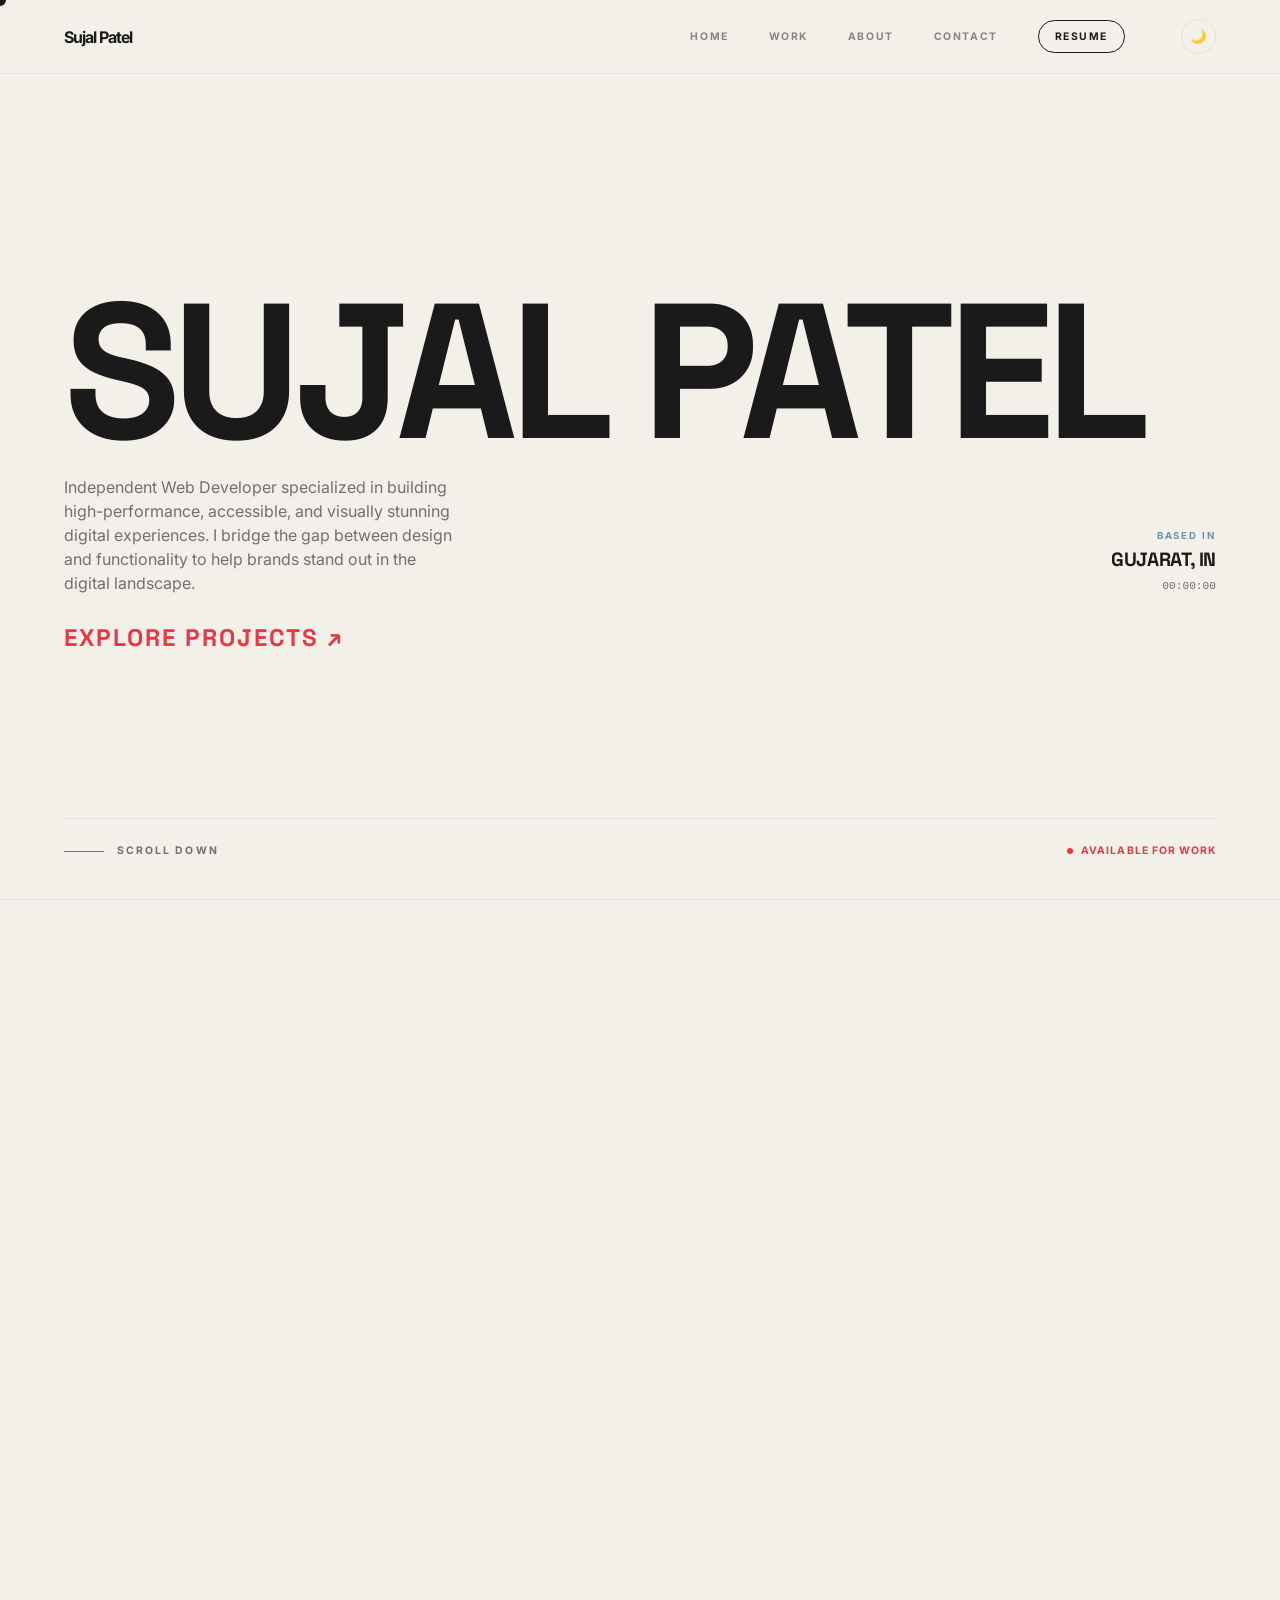
==== index.html @ 1f79d496 "Modified CSS for Home page Home Page CSS modified to look good" ====
<!DOCTYPE html>
<html lang="en">

<head>
    <meta charset="UTF-8">
    <meta name="viewport" content="width=device-width, initial-scale=1.0">
    <meta name="description" content="Sujal Patel - Web Developer. Home Page.">
    <title>SUJAL PATEL | HOME</title>
    <link rel="stylesheet" href="css/common.css">
    <link rel="stylesheet" href="css/home.css">
    <!-- GSAP & ScrollTrigger -->
    <script src="https://cdnjs.cloudflare.com/ajax/libs/gsap/3.12.2/gsap.min.js"></script>
    <script src="https://cdnjs.cloudflare.com/ajax/libs/gsap/3.12.2/ScrollTrigger.min.js"></script>
</head>

<body>
    <div id="cursor"></div>
    <div id="cursor-blur"></div>

    <nav>
        <div class="logo"><a href="index.html">Sujal Patel</a></div>
        <div class="nav-links">
            <a href="index.html">HOME</a>
            <a href="pages/work.html">WORK</a>
            <a href="pages/about.html">ABOUT</a>
            <a href="pages/contact.html">CONTACT</a>
            <a href="#" class="resume-btn" download>RESUME</a>
            <button id="theme-toggle" class="theme-toggle">🌙</button>
        </div>
    </nav>

    <main>
        <section class="hero">
            <div class="hero-content">
                <h1>SUJAL PATEL</h1>
                <div class="hero-sub">
                    <p>
                        Independent Web Developer specialized in building high-performance, accessible, and visually
                        stunning digital experiences. I bridge the gap between design and functionality to help brands
                        stand
                        out in the digital landscape.
                    </p>
                    <div class="hero-location">
                        <span class="loc-label">BASED IN</span>
                        <span class="loc-value">GUJARAT, IN</span>
                        <span id="local-time" class="loc-time">00:00:00</span>
                    </div>
                </div>
                <div class="hero-actions">
                    <a href="pages/work.html" class="bold-text"
                        style="color: var(--accent-red); text-decoration: none; font-size: 1.5rem; letter-spacing: 2px;">EXPLORE
                        PROJECTS ↗</a>
                </div>
            </div>
            <div class="hero-bottom">
                <div class="hero-scroll">
                    <span class="hero-scroll-line"></span>
                    SCROLL DOWN
                </div>
                <div class="hero-avail">AVAILABLE FOR WORK</div>
            </div>
        </section>

        <section id="intro" class="reveal">
            <span class="section-label">01 / WHO I AM</span>
            <div class="intro-content">
                <h2>
                    I BUILD <span style="color: var(--accent-blue);">MODERN WEBSITES</span> AND ROBUST WEB DEVELOPMENT
                    SOLUTIONS.
                </h2>
                <p>
                    As a dedicated Web Developer, I specialize in crafting bespoke websites that solve real-world
                    problems. From personal projects to complex platforms, my work is centered around clean code,
                    performance, and user-centric design.
                </p>
            </div>
            <div class="intro-stats">
                <div class="intro-stat">
                    <span class="intro-num">3+</span>
                    <span class="intro-label">YEARS OF CODE</span>
                </div>
                <div class="intro-stat">
                    <span class="intro-num">10+</span>
                    <span class="intro-label">PROJECTS SHIPPED</span>
                </div>
                <div class="intro-stat">
                    <span class="intro-num">100%</span>
                    <span class="intro-label">CLIENT FOCUS</span>
                </div>
                <div class="intro-stat intro-cta-wrap">
                    <a href="pages/contact.html" class="intro-cta">WORK WITH ME ↗</a>
                </div>
            </div>
        </section>

        <section id="expertise" class="reveal">
            <span class="section-label">02 / CORE EXPERTISE</span>
            <div class="expertise-grid">
                <div class="expertise-item">
                    <h3>UI/UX DESIGN</h3>
                    <p>Crafting intuitive user journeys with a focus on minimalism, accessibility, and modern
                        aesthetics.</p>
                </div>
                <div class="expertise-item">
                    <h3>FRONTEND DEV</h3>
                    <p>Engineering robust, scalable applications using React, Next.js, and performance-optimized CSS.
                    </p>
                </div>
                <div class="expertise-item">
                    <h3>INTERACTIONS</h3>
                    <p>Bringing interfaces to life with advanced GSAP animations and smooth, immersive transitions.</p>
                </div>
            </div>

            <div class="marquee-container">
                <div class="marquee-content">
                    <span>REACT</span><span>NEXT.JS</span><span>GSAP</span><span>SUPABASE</span><span>CSS3</span><span>NODE.JS</span><span>JAVASCRIPT</span>
                    <span>REACT</span><span>NEXT.JS</span><span>GSAP</span><span>SUPABASE</span><span>CSS3</span><span>NODE.JS</span><span>JAVASCRIPT</span>
                </div>
            </div>
            <div class="expertise-tagline">
                <p>EVERY TOOL IS CHOSEN WITH PURPOSE. EVERY LINE OF CODE WITH INTENTION.</p>
                <a href="pages/about.html"
                    style="color: var(--accent-red); text-decoration: none; font-size: 0.75rem; font-weight: 700; letter-spacing: 0.15em;">MORE
                    ABOUT ME ↗</a>
            </div>
        </section>

        <section id="featured" class="reveal">
            <span class="section-label">03 / FEATURED PROJECTS</span>
            <div class="featured-header">
                <h2>SELECTED WORKS</h2>
                <a href="pages/work.html" class="bold-text"
                    style="color: var(--accent-red); text-decoration: none;">VIEW ALL ↗</a>
            </div>
            <div class="featured-grid">
                <div class="preview-card">
                    <div class="preview-img">
                        <img src="assets/expense_tracker.png" alt="Expense Tracker">
                    </div>
                    <div class="preview-info">
                        <span>WEB APPLICATION</span>
                        <h3>EXPENSE TRACKER</h3>
                    </div>
                </div>
                <div class="preview-card">
                    <div class="preview-img">
                        <img src="assets/saas_platform.png" alt="SaaS Platform">
                    </div>
                    <div class="preview-info">
                        <span>SAAS SOLUTION</span>
                        <h3>SAAS PLATFORM</h3>
                    </div>
                </div>
            </div>
        </section>

        <section id="process" class="reveal">
            <span class="section-label">04 / MY PROCESS</span>
            <h2 style="font-size: clamp(2rem, 5vw, 4rem); margin-bottom: 4rem;">HOW I <span
                    style="color: var(--accent-red);">WORK.</span></h2>
            <div class="process-grid">
                <div class="process-step">
                    <span class="step-number">01</span>
                    <h3>DISCOVER</h3>
                    <p>Deep-diving into your goals, audience, and requirements to define a clear direction before
                        writing a single line of code.</p>
                </div>
                <div class="process-step">
                    <span class="step-number">02</span>
                    <h3>DESIGN</h3>
                    <p>Translating ideas into clean wireframes and high-fidelity prototypes. Every pixel is intentional
                        — functional and beautiful.</p>
                </div>
                <div class="process-step">
                    <span class="step-number">03</span>
                    <h3>BUILD</h3>
                    <p>Writing performant, accessible, and maintainable code. I focus on speed, scalability, and
                        seamless cross-device experience.</p>
                </div>
                <div class="process-step">
                    <span class="step-number">04</span>
                    <h3>DELIVER</h3>
                    <p>Rigorous testing, optimization, and a smooth handoff. I don't just ship — I make sure everything
                        is production-ready and polished.</p>
                </div>
            </div>

            <footer>
                <div class="copyright">© 2026 SUJAL PATEL. ALL RIGHTS RESERVED.</div>
                <div class="footer-socials">
                    <a href="https://github.com/SujalPatelDeveloper" target="_blank">GITHUB</a>
                    <a href="#" target="_blank">LINKEDIN</a>
                    <a href="#" target="_blank">TWITTER</a>
                </div>
            </footer>
        </section>
    </main>

    <button id="scroll-top">↑</button>
    <script src="js/main.js"></script>
</body>

</html>
---- css/common.css ----
@import url('https://fonts.googleapis.com/css2?family=Inter:wght@400;600&family=Space+Grotesk:wght@300;500;700&display=swap');

:root {
    --bg-retro: #f2f0e9;
    --bg-rgb: 242, 240, 233;
    --text-dark: #1a1a1a;
    --text-muted: rgba(26, 26, 26, 0.6);
    --accent-red: #e63946;
    --accent-blue: #457b9d;
    --border-dark: rgba(26, 26, 26, 0.08);
    --transition-smooth: all 0.6s cubic-bezier(0.19, 1, 0.22, 1);
    --transition-theme: background-color 0.5s ease, color 0.5s ease;
}

body.dark-mode {
    --bg-retro: #121212;
    --bg-rgb: 18, 18, 18;
    --text-dark: #f2f0e9;
    --text-muted: rgba(242, 240, 233, 0.6);
    --accent-red: #ff4d5a;
    --accent-blue: #a8dadc;
    --border-dark: rgba(242, 240, 233, 0.1);
}

body {
    transition: var(--transition-theme);
}

* {
    margin: 0;
    padding: 0;
    box-sizing: border-box;
    cursor: none;
}

html {
    scroll-behavior: smooth;
    scroll-snap-type: y mandatory;
}

body {
    background-color: var(--bg-retro);
    color: var(--text-dark);
    font-family: 'Inter', sans-serif;
    overflow-x: hidden;
    line-height: 1.5;
    -webkit-font-smoothing: antialiased;
    position: relative;
}

/* Custom Scrollbar */
::-webkit-scrollbar {
    width: 6px;
}

::-webkit-scrollbar-track {
    background: var(--bg-retro);
}

::-webkit-scrollbar-thumb {
    background: var(--text-dark);
    border-radius: 10px;
}

::-webkit-scrollbar-thumb:hover {
    background: var(--accent-red);
}

/* Page Transition Overlay */
.loader {
    position: fixed;
    top: 0;
    left: 0;
    width: 100%;
    height: 100%;
    background: var(--text-dark);
    z-index: 1000001;
    display: flex;
    justify-content: center;
    align-items: center;
    pointer-events: none;
}

body::before {
    content: "";
    position: fixed;
    top: 0;
    left: 0;
    width: 100%;
    height: 100%;
    background: url('https://grainy-gradients.vercel.app/noise.svg');
    opacity: 0.05;
    pointer-events: none;
    z-index: 9999;
}

h1,
h2,
h3,
.bold-text {
    font-family: 'Space Grotesk', sans-serif;
    font-weight: 700;
    text-transform: uppercase;
    letter-spacing: -0.04em;
    line-height: 0.9;
    color: var(--text-dark);
}

#cursor {
    position: fixed;
    width: 12px;
    height: 12px;
    background: var(--text-dark);
    border-radius: 50%;
    pointer-events: none;
    z-index: 1000000;
    transform: translate(-50%, -50%);
}

nav {
    position: fixed;
    top: 0;
    width: 100%;
    padding: 1.2rem 5%;
    display: flex;
    justify-content: space-between;
    align-items: center;
    z-index: 1000;
    border-bottom: 1px solid var(--border-dark);
    background: rgba(var(--bg-rgb), 0.9);
    backdrop-filter: blur(8px);
    transition: var(--transition-theme);
}

.logo {
    font-size: 1rem;
    font-weight: 700;
    letter-spacing: -1px;
}

.nav-links {
    display: flex;
    gap: 2.5rem;
    align-items: center;
    /* Center links vertically */
}

.nav-links a {
    color: var(--text-dark);
    text-decoration: none;
    font-size: 0.65rem;
    font-weight: 700;
    letter-spacing: 0.15em;
    transition: var(--transition-smooth);
    opacity: 0.5;
}

.nav-links a:hover {
    opacity: 1;
    color: var(--accent-red);
}

.resume-btn {
    border: 1px solid var(--text-dark);
    padding: 0.5rem 1rem !important;
    border-radius: 20px;
    opacity: 1 !important;
}

.resume-btn:hover {
    background: var(--text-dark);
    color: var(--bg-retro) !important;
}

.theme-toggle {
    background: none;
    border: 1px solid var(--border-dark);
    color: var(--text-dark);
    padding: 0.5rem;
    cursor: none;
    border-radius: 50%;
    width: 35px;
    height: 35px;
    display: flex;
    justify-content: center;
    align-items: center;
    transition: var(--transition-smooth);
    margin-left: 1rem;
}

.theme-toggle:hover {
    border-color: var(--accent-red);
    color: var(--accent-red);
}

section {
    padding: 100px 5%;
    border-bottom: 1px solid var(--border-dark);
    scroll-snap-align: start;
    min-height: 100vh;
    display: flex;
    flex-direction: column;
    justify-content: space-between;
}

/* Horizontal scroll container */
.h-scroll-wrapper {
    display: flex;
    overflow-x: auto;
    scroll-snap-type: x mandatory;
    -webkit-overflow-scrolling: touch;
    scrollbar-width: none; /* hide scrollbar Firefox */
    scroll-snap-align: start; /* snaps into vertical flow */
    min-height: 100vh;
}

.h-scroll-wrapper::-webkit-scrollbar {
    display: none; /* hide scrollbar Chrome/Safari */
}

.h-panel {
    min-width: 100vw;
    height: 100vh;
    flex-shrink: 0;
    scroll-snap-align: start;
    padding: 80px 5%;
    border-bottom: 1px solid var(--border-dark);
    display: flex;
    flex-direction: column;
    justify-content: center;
    box-sizing: border-box;
    border-right: 1px solid var(--border-dark);
    overflow: hidden;
}

.section-label {
    font-size: 0.7rem;
    font-weight: 700;
    color: var(--accent-blue);
    margin-bottom: 3rem;
    display: block;
    letter-spacing: 0.2em;
    opacity: 0.8;
}

#scroll-progress {
    position: fixed;
    top: 0;
    left: 0;
    width: 0%;
    height: 2px;
    background: var(--accent-red);
    z-index: 1001;
}

#scroll-top {
    position: fixed;
    bottom: 30px;
    right: 30px;
    width: 50px;
    height: 50px;
    background: var(--text-dark);
    color: var(--bg-retro);
    border: none;
    border-radius: 50%;
    display: flex;
    justify-content: center;
    align-items: center;
    font-size: 1.2rem;
    cursor: none;
    z-index: 1000;
    opacity: 0;
    visibility: hidden;
    transition: var(--transition-smooth);
}

#scroll-top.visible {
    opacity: 1;
    visibility: visible;
}

#scroll-top:hover {
    background: var(--accent-red);
    transform: translateY(-5px);
}

.logo a {
    text-decoration: none;
    color: inherit;
}

.email-link {
    font-family: 'Space Grotesk', sans-serif;
    font-size: 1.5rem;
    color: var(--text-dark);
    text-decoration: underline;
    font-weight: 700;
    transition: var(--transition-smooth);
    display: inline-block;
    margin-top: 1rem;
}

.email-link:hover {
    color: var(--accent-red);
    transform: translateX(10px);
}

.reveal {
    opacity: 0;
}

h1,
h2,
h3 {
    color: var(--text-dark);
}

footer {
    padding: 30px 0;
    display: flex;
    justify-content: space-between;
    align-items: center;
    border-top: 1px solid var(--border-dark);
    font-size: 0.7rem;
    color: var(--text-muted);
    margin-top: auto;
    width: 90%;
    margin-left: 5%;
}

.footer-socials {
    display: flex;
    gap: 1.5rem;
}

.footer-socials a {
    color: var(--text-dark);
    text-decoration: none;
    font-weight: 700;
    font-family: 'Space Grotesk', sans-serif;
    letter-spacing: 0.1em;
    transition: var(--transition-smooth);
    font-size: 0.65rem;
}

.footer-socials a:hover {
    color: var(--accent-red);
    transform: translateY(-2px);
}

@media (max-width: 768px) {
    footer {
        flex-direction: column;
        gap: 2rem;
        text-align: center;
    }
}

.skills-grid {
    display: grid;
    grid-template-columns: repeat(auto-fill, minmax(120px, 1fr));
    gap: 1rem;
    margin-top: 3rem;
}

.skill-tag {
    padding: 0.8rem;
    border: 1px solid var(--border-dark);
    text-align: center;
    font-size: 0.7rem;
    font-weight: 700;
    letter-spacing: 0.1em;
    transition: var(--transition-smooth);
}

.skill-tag:hover {
    background: var(--text-dark);
    color: var(--bg-retro);
}
---- css/home.css ----
.hero {
    height: 100vh;
    display: flex;
    flex-direction: column;
    justify-content: space-between;
    padding: 120px 5% 40px;
    position: relative;
}

.hero h1 {
    font-size: clamp(4rem, 15vw, 14rem);
    white-space: nowrap;
    margin-bottom: 1rem;
    z-index: 2;
}

.hero-content {
    flex: 1;
    display: flex;
    flex-direction: column;
    justify-content: center;
}

.hero-sub {
    display: flex;
    justify-content: space-between;
    align-items: flex-end;
    width: 100%;
    z-index: 2;
}

.hero-sub p {
    font-size: 1rem;
    max-width: 400px;
    color: var(--text-muted);
}

.hero-location {
    display: flex;
    flex-direction: column;
    align-items: flex-end;
    text-align: right;
    gap: 0.2rem;
}

.loc-label {
    font-size: 0.6rem;
    font-weight: 700;
    color: var(--accent-blue);
    letter-spacing: 0.2em;
    opacity: 0.8;
}

.loc-value {
    font-family: 'Space Grotesk', sans-serif;
    font-weight: 700;
    font-size: 1.2rem;
    letter-spacing: -0.02em;
}

.loc-time {
    font-size: 0.7rem;
    font-weight: 500;
    color: var(--text-muted);
    font-family: monospace;
}

.availability {
    font-size: 0.65rem;
    font-weight: 700;
    color: var(--accent-red);
    display: flex;
    align-items: center;
    gap: 0.5rem;
    letter-spacing: 0.1em;
}

.availability::before {
    content: '';
    width: 6px;
    height: 6px;
    background: var(--accent-red);
    border-radius: 50%;
}

.hero-actions {
    margin-top: 2rem;
    z-index: 2;
}

.hero-actions a {
    text-decoration: none;
    color: var(--text-dark);
    font-family: 'Space Grotesk', sans-serif;
    font-weight: 700;
    font-size: 1.2rem;
    transition: var(--transition-smooth);
}

.hero-actions a:hover {
    color: var(--accent-red);
}

/* Hero bottom bar */
.hero-bottom {
    display: flex;
    justify-content: space-between;
    align-items: flex-end;
    border-top: 1px solid var(--border-dark);
    padding-top: 1.5rem;
    width: 100%;
}

.hero-scroll {
    display: flex;
    align-items: center;
    gap: 0.8rem;
    font-size: 0.65rem;
    font-weight: 700;
    letter-spacing: 0.2em;
    color: var(--text-muted);
}

.hero-scroll-line {
    width: 40px;
    height: 1px;
    background: var(--text-muted);
    display: block;
    animation: scroll-pulse 2s ease-in-out infinite;
}

@keyframes scroll-pulse {

    0%,
    100% {
        width: 40px;
        opacity: 1;
    }

    50% {
        width: 60px;
        opacity: 0.5;
    }
}

.hero-avail {
    font-size: 0.65rem;
    font-weight: 700;
    color: var(--accent-red);
    display: flex;
    align-items: center;
    gap: 0.5rem;
    letter-spacing: 0.1em;
}

.hero-avail::before {
    content: '';
    width: 6px;
    height: 6px;
    background: var(--accent-red);
    border-radius: 50%;
    animation: pulse 1.5s ease-in-out infinite;
}

@keyframes pulse {

    0%,
    100% {
        opacity: 1;
        transform: scale(1);
    }

    50% {
        opacity: 0.4;
        transform: scale(0.8);
    }
}

/* Intro Stats Strip */
.intro-stats {
    display: grid;
    grid-template-columns: repeat(4, 1fr);
    border-top: 1px solid var(--border-dark);
    padding-top: 2.5rem;
    padding-bottom: 2.5rem;
}

.intro-stat {
    display: flex;
    flex-direction: column;
    gap: 0.5rem;
    border-right: 1px solid var(--border-dark);
    padding: 0 2.5rem;
}

.intro-stat:last-child {
    border-right: none;
    justify-content: center;
    align-items: flex-end;
    padding-right: 0;
}

.intro-num {
    font-family: 'Space Grotesk', sans-serif;
    font-size: clamp(1.8rem, 3.5vw, 3rem);
    font-weight: 700;
    line-height: 1;
    letter-spacing: -0.04em;
}

.intro-label {
    font-size: 0.58rem;
    font-weight: 700;
    letter-spacing: 0.2em;
    color: var(--text-muted);
}

.intro-cta {
    font-family: 'Space Grotesk', sans-serif;
    font-size: 0.75rem;
    font-weight: 700;
    letter-spacing: 0.15em;
    color: var(--accent-red);
    text-decoration: none;
    transition: var(--transition-smooth);
    display: inline-flex;
    align-items: center;
    gap: 0.3rem;
}

.intro-cta:hover {
    gap: 0.6rem;
}

/* Expertise tagline */
.expertise-tagline {
    display: flex;
    justify-content: space-between;
    align-items: center;
    border-top: 1px solid var(--border-dark);
    padding-top: 2rem;
}

.expertise-tagline p {
    font-size: 0.7rem;
    font-weight: 700;
    letter-spacing: 0.15em;
    color: var(--text-muted);
    max-width: 60%;
}

/* Featured tagline */
.featured-tagline {
    display: flex;
    justify-content: space-between;
    align-items: center;
    border-top: 1px solid var(--border-dark);
    padding-top: 2rem;
}

.featured-tagline-text {
    font-size: 0.7rem;
    font-weight: 700;
    letter-spacing: 0.15em;
    color: var(--text-muted);
}

.intro-content {
    max-width: 900px;
}

.intro-content h2 {
    font-size: clamp(2rem, 5vw, 4rem);
    line-height: 1.1;
    margin-bottom: 3rem;
}

.intro-content p {
    font-size: 1.2rem;
    color: var(--text-muted);
    line-height: 1.8;
    max-width: 700px;
}

@media (max-width: 1024px) {
    .hero h1 {
        white-space: normal;
        font-size: 6rem;
    }
}

.expertise-grid {
    display: grid;
    grid-template-columns: repeat(3, 1fr);
    gap: 1rem;
    margin-top: 1.2rem;
    width: 100%;
    align-items: start;
}

.expertise-item {
    border: 1px solid var(--border-dark);
    padding: 1.2rem 1.5rem;
    transition: var(--transition-smooth);
    height: fit-content;
}

.expertise-item h3 {
    margin-bottom: 0.6rem;
    font-size: 0.95rem;
}

.expertise-item p {
    font-size: 0.8rem;
    color: var(--text-muted);
    line-height: 1.5;
    margin: 0;
}

.expertise-item:hover {
    background: var(--text-dark);
}

.expertise-item:hover h3 {
    color: #ffffff;
    /* Specific white for hover */
}

body.dark-mode .expertise-item:hover h3 {
    color: #121212;
    /* Specific dark for hover in dark mode */
}

/* Override marquee inside horizontal panel */
.h-panel .marquee-container {
    width: 100%;
    margin-left: 0;
    margin-right: 0;
    left: auto;
    right: auto;
    position: relative;
    padding: 20px 0;
    margin-top: 1.5rem;
    overflow: hidden;
}

.featured-stats {
    display: grid;
    grid-template-columns: repeat(4, 1fr);
    border-top: 1px solid var(--border-dark);
    margin-top: 4rem;
}

.stat-item {
    padding: 2.5rem 0;
    border-right: 1px solid var(--border-dark);
    display: flex;
    flex-direction: column;
    gap: 0.5rem;
}

.stat-item:last-child {
    border-right: none;
    justify-content: center;
    align-items: flex-end;
}

.stat-number {
    font-family: 'Space Grotesk', sans-serif;
    font-size: clamp(2rem, 4vw, 3.5rem);
    font-weight: 700;
    line-height: 1;
    letter-spacing: -0.04em;
}

.stat-label {
    font-size: 0.6rem;
    font-weight: 700;
    letter-spacing: 0.2em;
    color: var(--text-muted);
}

.stat-cta {
    font-family: 'Space Grotesk', sans-serif;
    font-size: 0.75rem;
    font-weight: 700;
    letter-spacing: 0.15em;
    color: var(--accent-red);
    text-decoration: none;
    transition: var(--transition-smooth);
    display: inline-block;
}

.stat-cta:hover {
    transform: translateX(5px);
}

@media (max-width: 768px) {
    .featured-stats {
        grid-template-columns: repeat(2, 1fr);
    }

    .stat-item:nth-child(2) {
        border-right: none;
    }

    .stat-item:last-child {
        align-items: flex-start;
    }
}

.expertise-item:hover p {
    color: var(--bg-retro);
    opacity: 1;
}

.contact-section {
    border-top: 1px solid var(--border-dark);
    padding: 100px 5%;
    text-align: center;
}

.contact-section h2 {
    font-size: 2rem;
    margin-bottom: 1rem;
}

.contact-section p {
    margin-bottom: 2rem;
    color: var(--text-muted);
    font-size: 1rem;
}

.email-link {
    font-size: 1.5rem;
    text-decoration: underline;
}

@media (max-width: 768px) {
    .expertise-grid {
        grid-template-columns: 1fr;
    }
}

/* Technologies Marquee */
.marquee-container {
    padding: 60px 0;
    overflow: hidden;
    background: var(--text-dark);
    color: var(--bg-retro);
    border-top: 1px solid var(--border-dark);
    border-bottom: 1px solid var(--border-dark);
    margin-top: -0.5rem;
    width: 100vw;
    position: relative;
    left: 50%;
    right: 50%;
    margin-left: -50vw;
    margin-right: -50vw;
}

.marquee-content {
    display: flex;
    white-space: nowrap;
    width: max-content;
    animation: marquee 25s linear infinite;
}

.marquee-content span {
    font-family: 'Space Grotesk', sans-serif;
    font-size: 3rem;
    font-weight: 700;
    padding: 0 4rem;
    text-transform: uppercase;
    flex-shrink: 0;
}

@keyframes marquee {
    0% {
        transform: translateX(0);
    }

    100% {
        transform: translateX(-50%);
    }
}

/* Process section layout — footer pinned to bottom */
#process {
    justify-content: space-between;
    padding-bottom: 0;
}

/* Process Section */
.process-grid {
    display: grid;
    grid-template-columns: repeat(4, 1fr);
    border-top: 1px solid var(--border-dark);
    border-bottom: 1px solid var(--border-dark);
    margin-top: 3rem;
}

.process-step {
    padding: 2.5rem 2rem;
    border-right: 1px solid var(--border-dark);
    transition: var(--transition-smooth);
    position: relative;
    overflow: hidden;
    cursor: default;
}

.process-step:last-child {
    border-right: none;
}

.process-step:hover {
    background: var(--text-dark);
}

.process-step:hover .step-number,
.process-step:hover h3,
.process-step:hover p {
    color: var(--bg-retro);
    opacity: 1;
}

.step-number {
    display: block;
    font-family: 'Space Grotesk', sans-serif;
    font-size: 5rem;
    font-weight: 700;
    color: var(--text-dark);
    opacity: 0.18;
    line-height: 1;
    margin-bottom: 0.5rem;
    letter-spacing: -0.05em;
    transition: var(--transition-smooth);
}

body.dark-mode .step-number {
    color: #ffffff;
    opacity: 0.35;
}

.process-step h3 {
    font-size: 0.85rem;
    margin-bottom: 1rem;
    letter-spacing: 0.15em;
    color: var(--accent-red);
    transition: var(--transition-smooth);
}

.process-step:hover h3 {
    color: var(--bg-retro) !important;
}

.process-step p {
    font-size: 0.82rem;
    color: var(--text-muted);
    line-height: 1.7;
    transition: var(--transition-smooth);
}

@media (max-width: 768px) {
    .process-grid {
        grid-template-columns: repeat(2, 1fr);
    }

    .process-step:nth-child(2) {
        border-right: none;
    }

    .process-step:nth-child(1),
    .process-step:nth-child(2) {
        border-bottom: 1px solid var(--border-dark);
    }
}

.featured-header {
    display: flex;
    justify-content: space-between;
    align-items: flex-end;
    margin-bottom: 4rem;
}

.featured-header h2 {
    font-size: clamp(2rem, 5vw, 4rem);
}

.featured-grid {
    display: grid;
    grid-template-columns: repeat(2, 1fr);
    gap: 3rem;
}

.preview-card {
    position: relative;
    cursor: pointer;
}

.preview-img {
    width: 100%;
    aspect-ratio: 16/9;
    overflow: hidden;
    margin-bottom: 1.5rem;
    border: 1px solid var(--border-dark);
}

.preview-img img {
    width: 100%;
    height: 100%;
    object-fit: cover;
    filter: grayscale(1);
    transition: var(--transition-smooth);
}

.preview-card:hover .preview-img img {
    filter: grayscale(0);
    transform: scale(1.05);
}

.preview-info h3 {
    font-size: 1.5rem;
    margin-bottom: 0.5rem;
}

.preview-info span {
    font-size: 0.7rem;
    font-weight: 700;
    color: var(--accent-blue);
    letter-spacing: 0.1em;
}

@media (max-width: 768px) {
    .featured-grid {
        grid-template-columns: 1fr;
    }
}
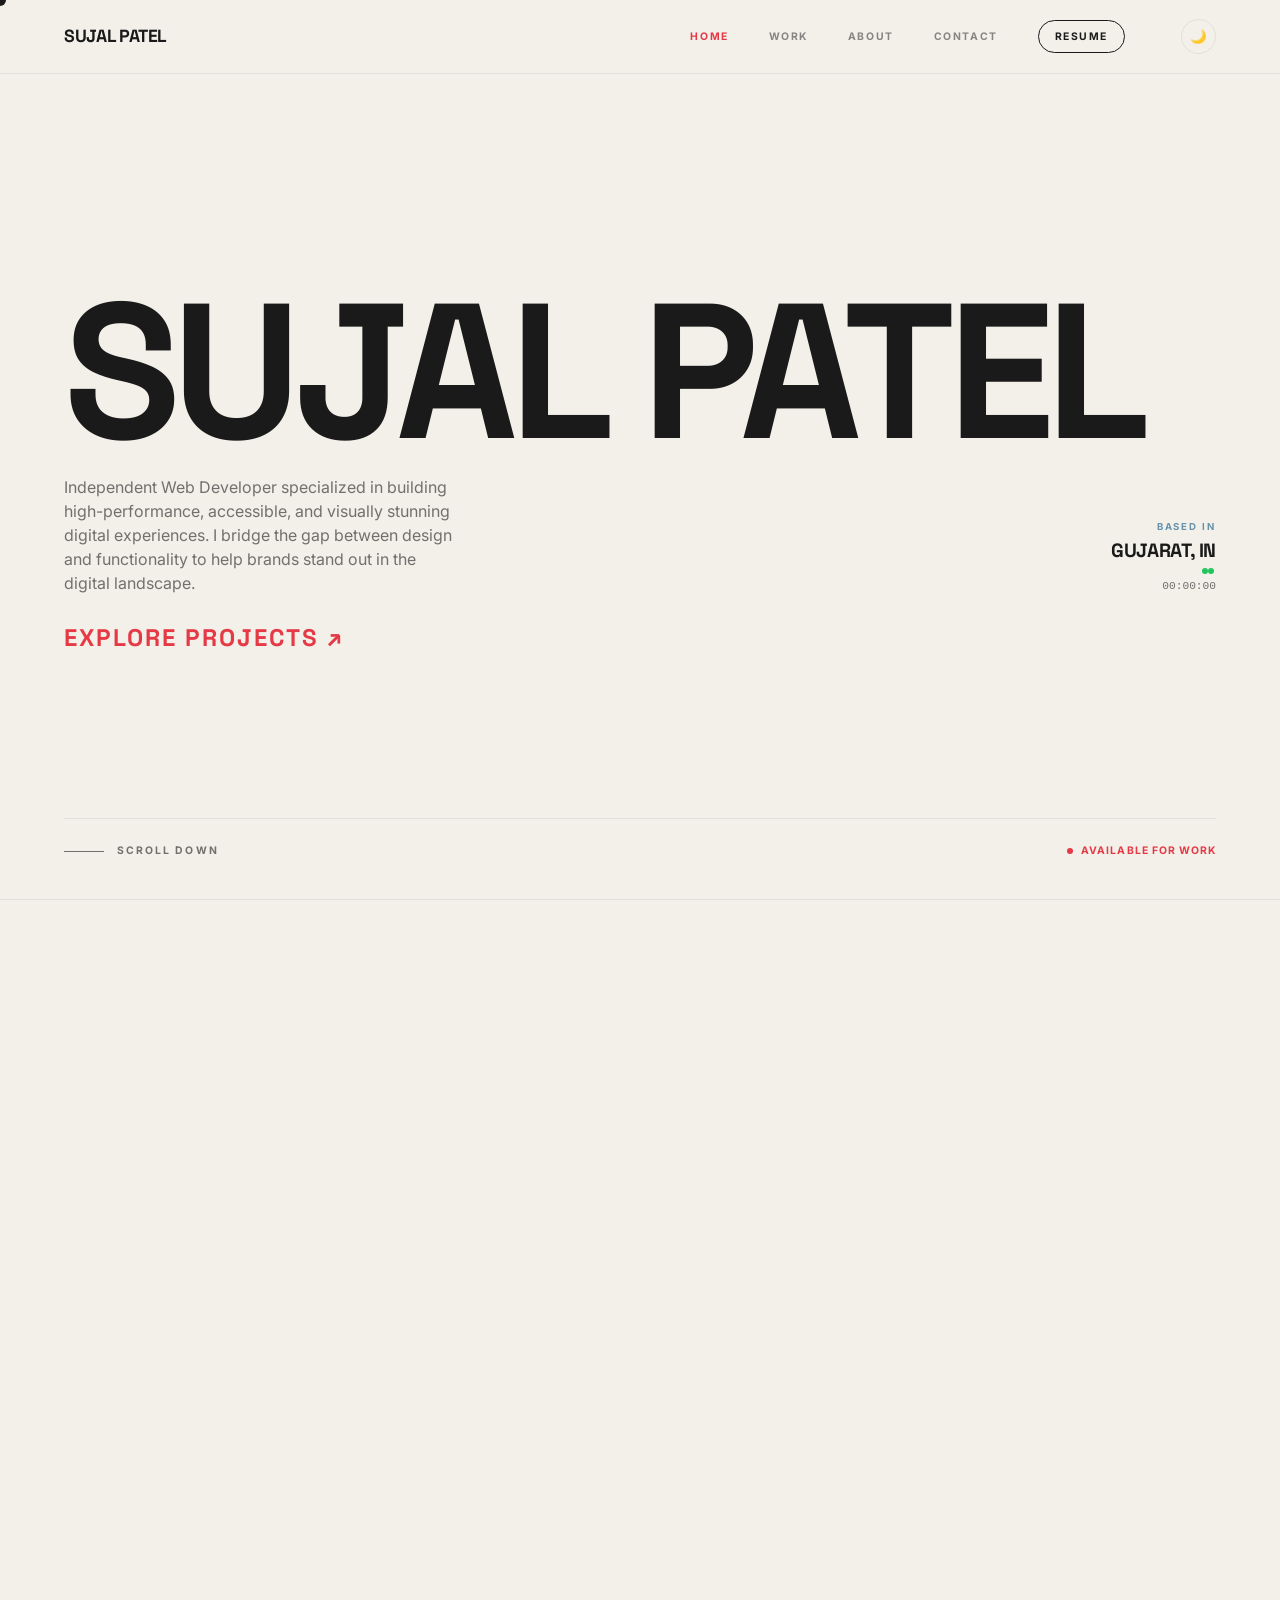
==== commit d3ab6c17: "Added Links Added links to Github and Linkdln. Also edited in the navbar" ====
--- a/index.html
+++ b/index.html
@@ -4,8 +4,8 @@
 <head>
     <meta charset="UTF-8">
     <meta name="viewport" content="width=device-width, initial-scale=1.0">
-    <meta name="description" content="Sujal Patel - Web Developer. Home Page.">
-    <title>SUJAL PATEL | HOME</title>
+    <meta name="description" content="Sujal Patel — Creative Web Developer and 3rd Year B.Tech CSE student specializing in React, Next.js, and high-performance digital experiences.">
+    <title>Sujal Patel | Creative Web Developer & Student</title>
     <link rel="stylesheet" href="css/common.css">
     <link rel="stylesheet" href="css/home.css">
     <!-- GSAP & ScrollTrigger -->
@@ -16,11 +16,12 @@
 <body>
     <div id="cursor"></div>
     <div id="cursor-blur"></div>
+    <div id="scroll-progress"></div>
 
     <nav>
         <div class="logo"><a href="index.html">Sujal Patel</a></div>
         <div class="nav-links">
-            <a href="index.html">HOME</a>
+            <a href="index.html" class="active">HOME</a>
             <a href="pages/work.html">WORK</a>
             <a href="pages/about.html">ABOUT</a>
             <a href="pages/contact.html">CONTACT</a>
@@ -43,11 +44,12 @@
                     <div class="hero-location">
                         <span class="loc-label">BASED IN</span>
                         <span class="loc-value">GUJARAT, IN</span>
+                        <span class="live-dot"></span>
                         <span id="local-time" class="loc-time">00:00:00</span>
                     </div>
                 </div>
                 <div class="hero-actions">
-                    <a href="pages/work.html" class="bold-text"
+                    <a href="pages/work.html" class="bold-text magnetic-target"
                         style="color: var(--accent-red); text-decoration: none; font-size: 1.5rem; letter-spacing: 2px;">EXPLORE
                         PROJECTS ↗</a>
                 </div>
@@ -88,18 +90,20 @@
                     <span class="intro-label">CLIENT FOCUS</span>
                 </div>
                 <div class="intro-stat intro-cta-wrap">
-                    <a href="pages/contact.html" class="intro-cta">WORK WITH ME ↗</a>
+                    <a href="pages/contact.html" class="intro-cta magnetic-target">WORK WITH ME ↗</a>
                 </div>
             </div>
         </section>
 
         <section id="expertise" class="reveal">
             <span class="section-label">02 / CORE EXPERTISE</span>
+            <h2 style="font-size: clamp(2rem, 5vw, 4rem); margin-top: 2rem; margin-bottom: 3rem;">
+                CRAFTING <span style="color: var(--accent-red);">SOLUTIONS</span> WITH MODERN TECH.
+            </h2>
             <div class="expertise-grid">
                 <div class="expertise-item">
-                    <h3>UI/UX DESIGN</h3>
-                    <p>Crafting intuitive user journeys with a focus on minimalism, accessibility, and modern
-                        aesthetics.</p>
+                    <h3>PROBLEM SOLVING</h3>
+                    <p>Solving complex challenges with elegant, maintainable logic and efficient algorithms.</p>
                 </div>
                 <div class="expertise-item">
                     <h3>FRONTEND DEV</h3>
@@ -114,8 +118,8 @@
 
             <div class="marquee-container">
                 <div class="marquee-content">
-                    <span>REACT</span><span>NEXT.JS</span><span>GSAP</span><span>SUPABASE</span><span>CSS3</span><span>NODE.JS</span><span>JAVASCRIPT</span>
-                    <span>REACT</span><span>NEXT.JS</span><span>GSAP</span><span>SUPABASE</span><span>CSS3</span><span>NODE.JS</span><span>JAVASCRIPT</span>
+                    <span>HTML</span><span>CSS</span><span>JAVASCRIPT</span><span>REACT</span><span>NEXT.JS</span><span>GSAP</span><span>FRAMER</span><span>SUPABASE</span><span>GIT</span><span>GITHUB</span><span>PYTHON</span>
+                    <span>HTML</span><span>CSS</span><span>JAVASCRIPT</span><span>REACT</span><span>NEXT.JS</span><span>GSAP</span><span>FRAMER</span><span>SUPABASE</span><span>GIT</span><span>GITHUB</span><span>PYTHON</span>
                 </div>
             </div>
             <div class="expertise-tagline">
@@ -190,8 +194,8 @@
                 <div class="copyright">© 2026 SUJAL PATEL. ALL RIGHTS RESERVED.</div>
                 <div class="footer-socials">
                     <a href="https://github.com/SujalPatelDeveloper" target="_blank">GITHUB</a>
-                    <a href="#" target="_blank">LINKEDIN</a>
-                    <a href="#" target="_blank">TWITTER</a>
+                    <a href="https://www.linkedin.com/in/sujal-patel-coding/" target="_blank">LINKEDIN</a>
+                    <a href="#" target="_blank">INSTAGRAM</a>
                 </div>
             </footer>
         </section>
--- a/css/common.css
+++ b/css/common.css
@@ -92,6 +92,51 @@
     opacity: 0.05;
     pointer-events: none;
     z-index: 9999;
+    animation: grain 8s steps(10) infinite;
+}
+
+@keyframes grain {
+
+    0%,
+    100% {
+        transform: translate(0, 0);
+    }
+
+    10% {
+        transform: translate(-5%, -10%);
+    }
+
+    20% {
+        transform: translate(-15%, 5%);
+    }
+
+    30% {
+        transform: translate(7%, -25%);
+    }
+
+    40% {
+        transform: translate(-5%, 25%);
+    }
+
+    50% {
+        transform: translate(-15%, 10%);
+    }
+
+    60% {
+        transform: translate(15%, 0%);
+    }
+
+    70% {
+        transform: translate(0%, 15%);
+    }
+
+    80% {
+        transform: translate(3%, 35%);
+    }
+
+    90% {
+        transform: translate(-10%, 10%);
+    }
 }
 
 h1,
@@ -115,6 +160,20 @@
     pointer-events: none;
     z-index: 1000000;
     transform: translate(-50%, -50%);
+    display: flex;
+    justify-content: center;
+    align-items: center;
+    color: var(--bg-retro);
+    font-size: 0;
+    font-weight: 700;
+    transition: background-color 0.3s, font-size 0.3s;
+}
+
+#cursor.view-mode {
+    width: 60px;
+    height: 60px;
+    font-size: 0.6rem;
+    letter-spacing: 1px;
 }
 
 nav {
@@ -133,9 +192,11 @@
 }
 
 .logo {
-    font-size: 1rem;
-    font-weight: 700;
-    letter-spacing: -1px;
+    font-family: 'Space Grotesk', sans-serif;
+    font-size: 1.1rem;
+    font-weight: 700;
+    letter-spacing: -0.02em; /* Tighter for a logo feel */
+    text-transform: uppercase;
 }
 
 .nav-links {
@@ -155,7 +216,8 @@
     opacity: 0.5;
 }
 
-.nav-links a:hover {
+.nav-links a:hover,
+.nav-links a.active {
     opacity: 1;
     color: var(--accent-red);
 }
@@ -194,13 +256,17 @@
 }
 
 section {
-    padding: 100px 5%;
+    padding: 140px 5% 80px;
+    height: 100vh;
+    min-height: 100vh;
+    display: flex;
+    flex-direction: column;
+    justify-content: center;
+    position: relative;
     border-bottom: 1px solid var(--border-dark);
     scroll-snap-align: start;
-    min-height: 100vh;
-    display: flex;
-    flex-direction: column;
-    justify-content: space-between;
+    overflow: hidden;
+    box-sizing: border-box;
 }
 
 /* Horizontal scroll container */
@@ -209,13 +275,13 @@
     overflow-x: auto;
     scroll-snap-type: x mandatory;
     -webkit-overflow-scrolling: touch;
-    scrollbar-width: none; /* hide scrollbar Firefox */
-    scroll-snap-align: start; /* snaps into vertical flow */
+    scrollbar-width: none;
+    scroll-snap-align: start;
     min-height: 100vh;
 }
 
 .h-scroll-wrapper::-webkit-scrollbar {
-    display: none; /* hide scrollbar Chrome/Safari */
+    display: none;
 }
 
 .h-panel {
@@ -234,10 +300,12 @@
 }
 
 .section-label {
+    position: absolute;
+    top: 100px;
+    left: 5%;
     font-size: 0.7rem;
     font-weight: 700;
     color: var(--accent-blue);
-    margin-bottom: 3rem;
     display: block;
     letter-spacing: 0.2em;
     opacity: 0.8;
@@ -248,9 +316,47 @@
     top: 0;
     left: 0;
     width: 0%;
-    height: 2px;
+    height: 3px;
     background: var(--accent-red);
     z-index: 1001;
+    transition: width 0.1s ease-out;
+}
+
+.live-dot {
+    width: 6px;
+    height: 6px;
+    background-color: #22c55e;
+    border-radius: 50%;
+    display: inline-block;
+    margin: 0 8px;
+    position: relative;
+    top: -1px;
+}
+
+.live-dot::after {
+    content: '';
+    position: absolute;
+    width: 100%;
+    height: 100%;
+    background-color: inherit;
+    border-radius: 50%;
+    animation: pulse 2s infinite;
+}
+
+@keyframes pulse {
+    0% {
+        transform: scale(1);
+        opacity: 0.8;
+    }
+
+    100% {
+        transform: scale(3);
+        opacity: 0;
+    }
+}
+
+.magnetic-wrap {
+    display: inline-block;
 }
 
 #scroll-top {
@@ -315,6 +421,49 @@
     color: var(--text-dark);
 }
 
+/* Global Hero Bottom & Scroll Styles */
+.hero-bottom {
+    display: flex;
+    justify-content: space-between;
+    align-items: flex-end;
+    border-top: 1px solid var(--border-dark);
+    padding-top: 1.5rem;
+    width: 100%;
+    margin-top: auto;
+}
+
+.hero-scroll {
+    display: flex;
+    align-items: center;
+    gap: 0.8rem;
+    font-size: 0.65rem;
+    font-weight: 700;
+    letter-spacing: 0.2em;
+    color: var(--text-muted);
+}
+
+.hero-scroll-line {
+    width: 40px;
+    height: 1px;
+    background: var(--text-muted);
+    display: block;
+    animation: scroll-pulse 2s ease-in-out infinite;
+}
+
+@keyframes scroll-pulse {
+
+    0%,
+    100% {
+        width: 40px;
+        opacity: 1;
+    }
+
+    50% {
+        width: 60px;
+        opacity: 0.5;
+    }
+}
+
 footer {
     padding: 30px 0;
     display: flex;
@@ -357,8 +506,8 @@
 }
 
 .skills-grid {
-    display: grid;
-    grid-template-columns: repeat(auto-fill, minmax(120px, 1fr));
+    display: flex;
+    flex-wrap: wrap;
     gap: 1rem;
     margin-top: 3rem;
 }
@@ -371,9 +520,121 @@
     font-weight: 700;
     letter-spacing: 0.1em;
     transition: var(--transition-smooth);
+    white-space: nowrap;
 }
 
 .skill-tag:hover {
     background: var(--text-dark);
     color: var(--bg-retro);
+}
+
+.arsenal-groups {
+    display: flex;
+    flex-direction: column;
+    gap: 4rem;
+    margin-top: 4rem;
+}
+
+.group-label {
+    font-size: 0.65rem;
+    font-weight: 700;
+    color: var(--text-muted);
+    letter-spacing: 0.2em;
+    display: block;
+    margin-bottom: 1.5rem;
+}
+
+.arsenal-group .skills-grid {
+    margin-top: 0;
+}
+
+/* New About Page Layouts */
+.split-content {
+    display: flex;
+    justify-content: space-between;
+    gap: 4rem;
+    align-items: flex-start;
+}
+
+.left-col {
+    flex: 1;
+}
+
+.right-col {
+    flex: 1.5;
+}
+
+.edu-item {
+    border-left: 1px solid var(--border-dark);
+    padding-left: 2rem;
+    margin-bottom: 4rem;
+}
+
+.edu-year {
+    font-size: 0.8rem;
+    font-weight: 700;
+    color: var(--accent-blue);
+    display: block;
+    margin-bottom: 1rem;
+}
+
+.edu-item h3 {
+    font-size: 1.5rem;
+    margin-bottom: 1rem;
+}
+
+.timeline {
+    margin-top: 4rem;
+    display: flex;
+    flex-direction: column;
+    gap: 3rem;
+}
+
+.timeline-item {
+    display: flex;
+    gap: 3rem;
+    align-items: flex-start;
+}
+
+.time-mark {
+    font-family: 'Space Grotesk', sans-serif;
+    font-size: 1.2rem;
+    font-weight: 700;
+    color: var(--accent-red);
+    min-width: 60px;
+}
+
+.time-content h3 {
+    font-size: 1.2rem;
+    margin-bottom: 0.5rem;
+    letter-spacing: 0.05em;
+}
+
+.time-content p {
+    color: var(--text-muted);
+    max-width: 600px;
+}
+
+@media (max-width: 768px) {
+    .split-content {
+        flex-direction: column;
+        gap: 2rem;
+    }
+
+    .timeline-item {
+        flex-direction: column;
+        gap: 0.5rem;
+    }
+}
+
+#education {
+    padding-top: 150px;
+}
+
+#education .right-col {
+    margin-top: 4rem;
+}
+
+#philosophy {
+    padding-bottom: 0;
 }
